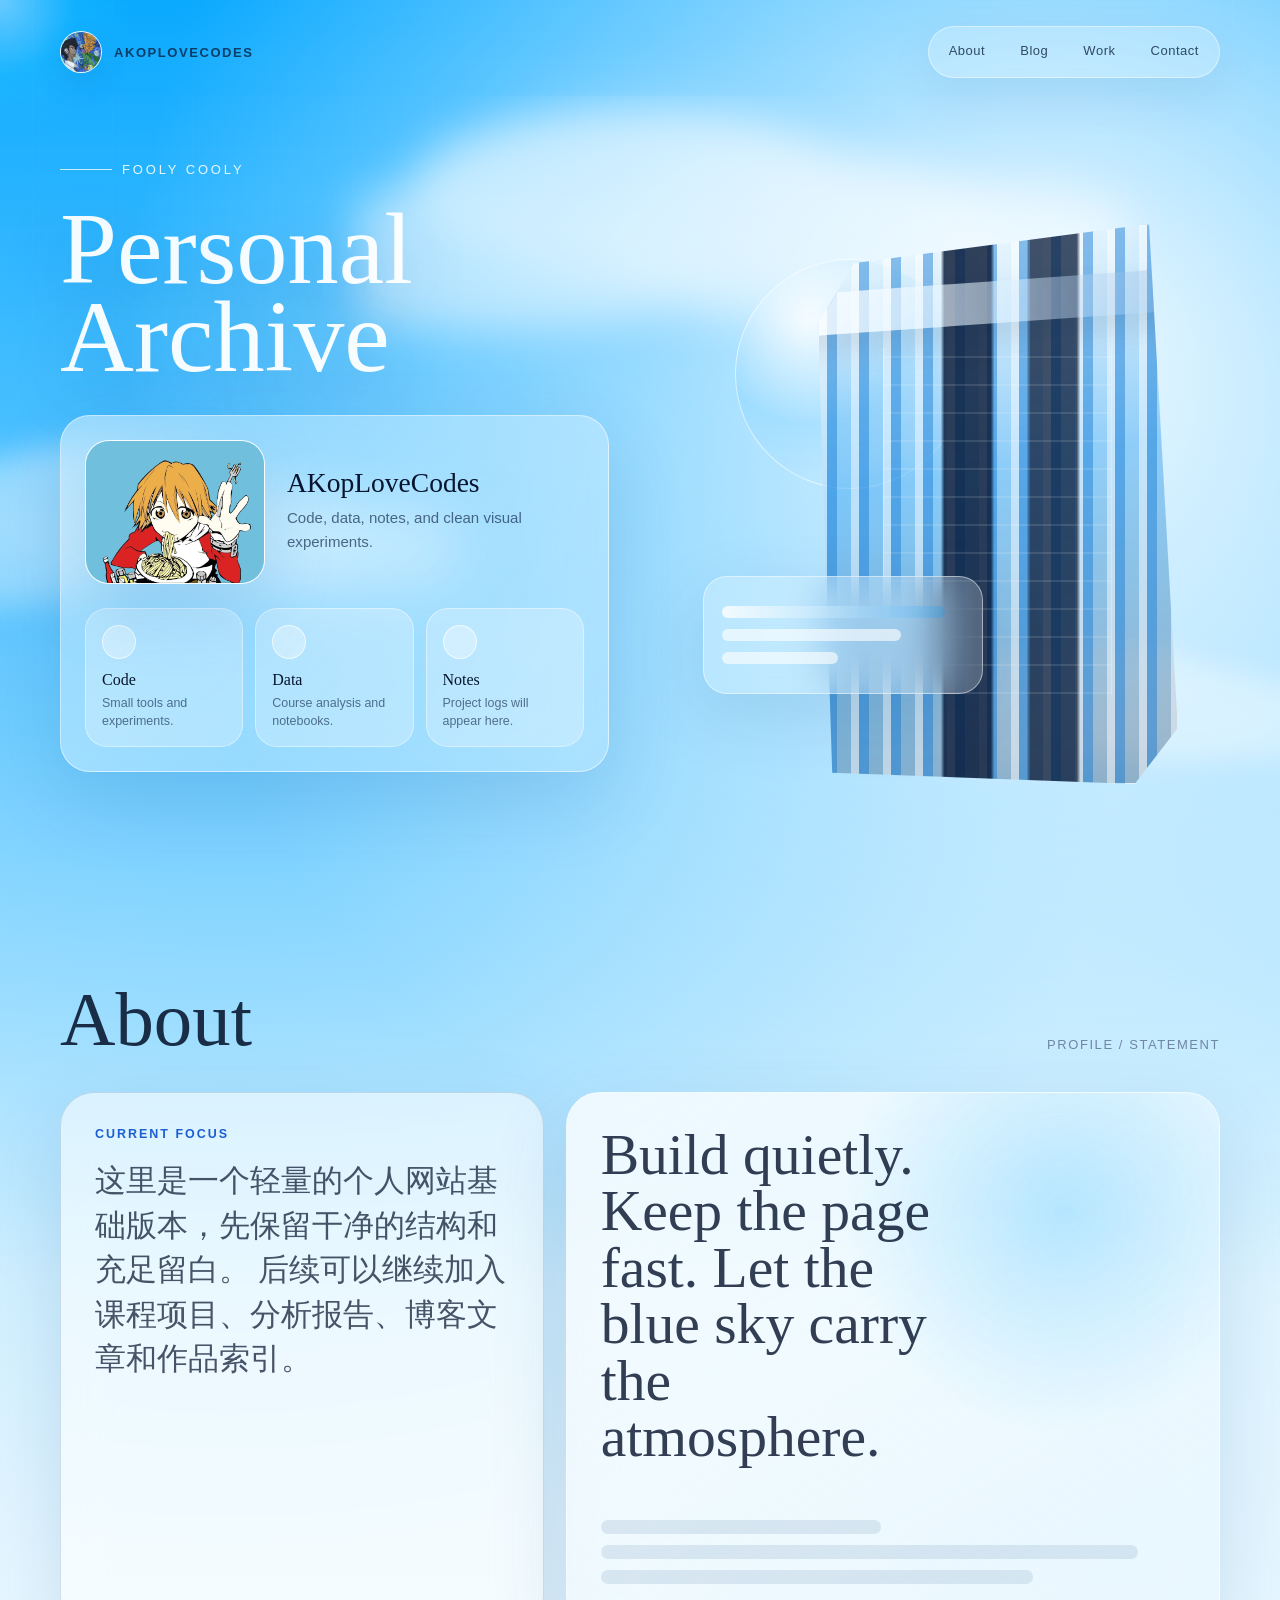
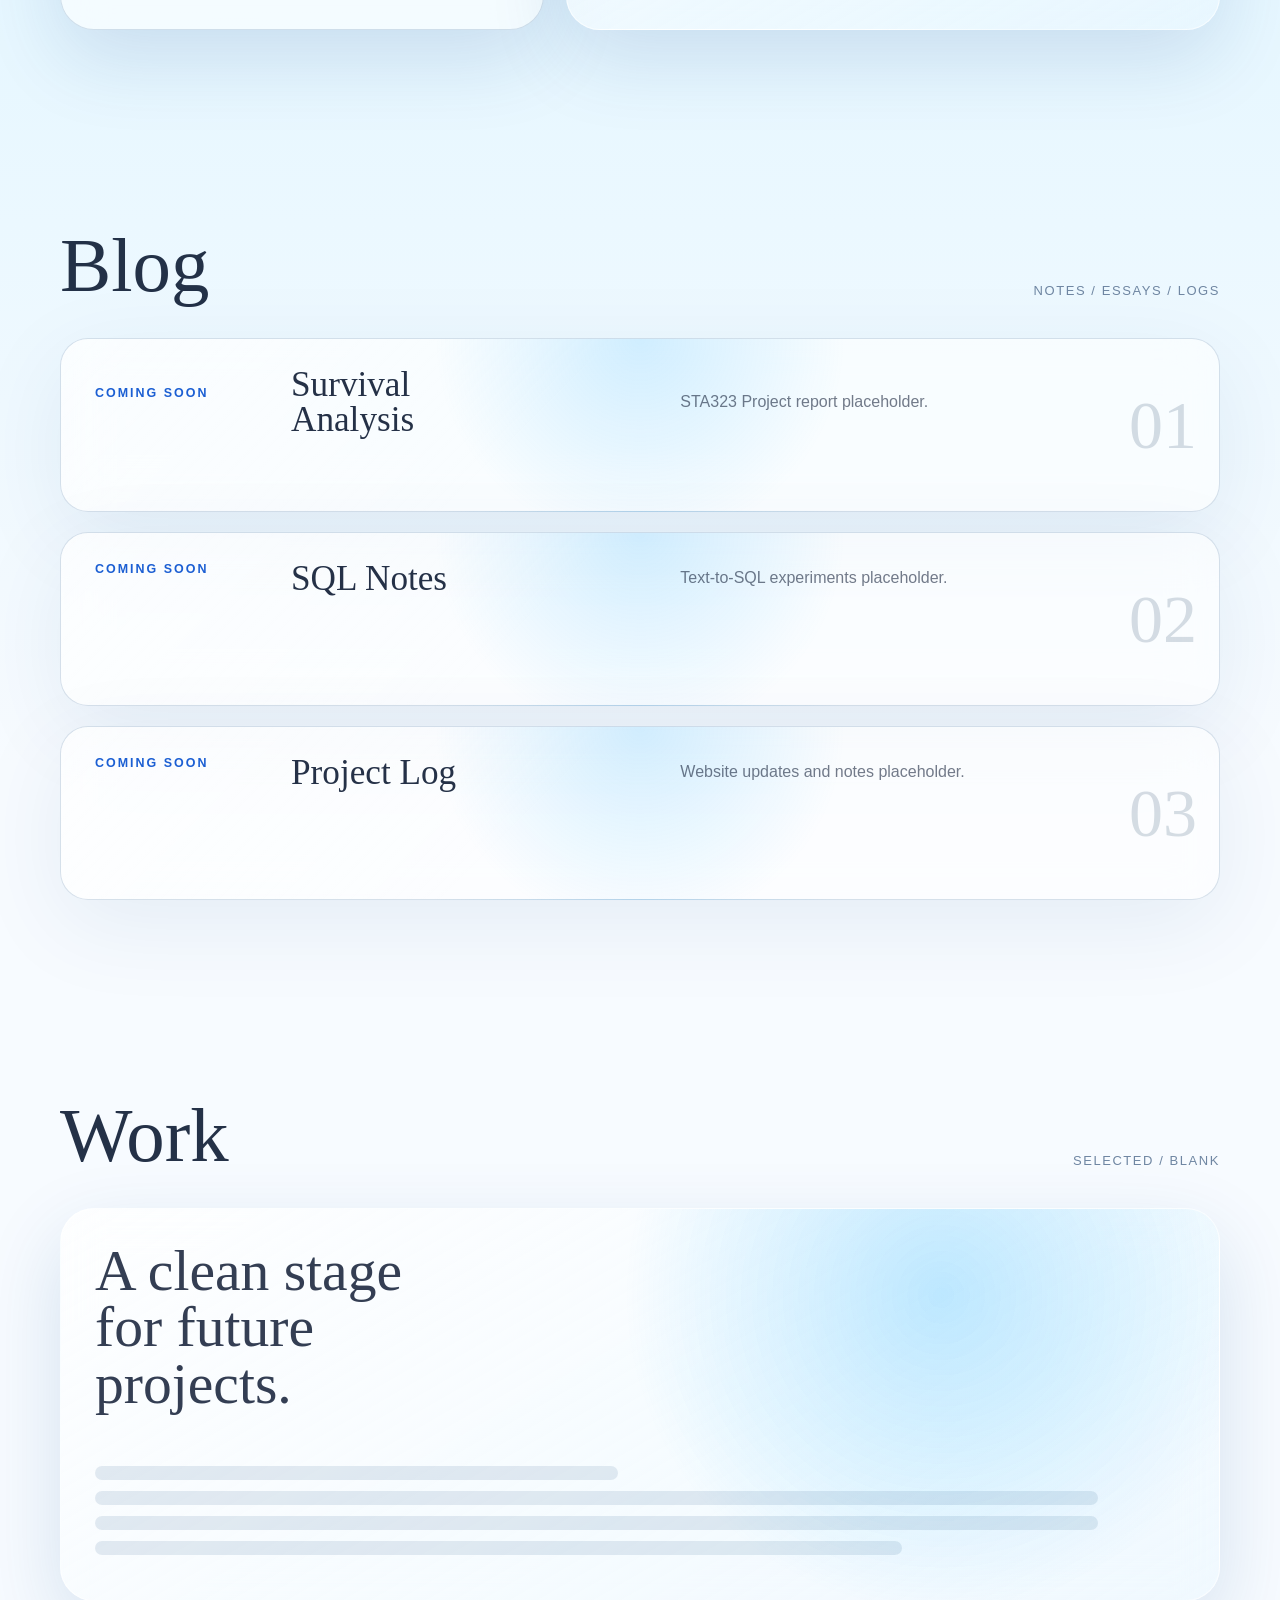
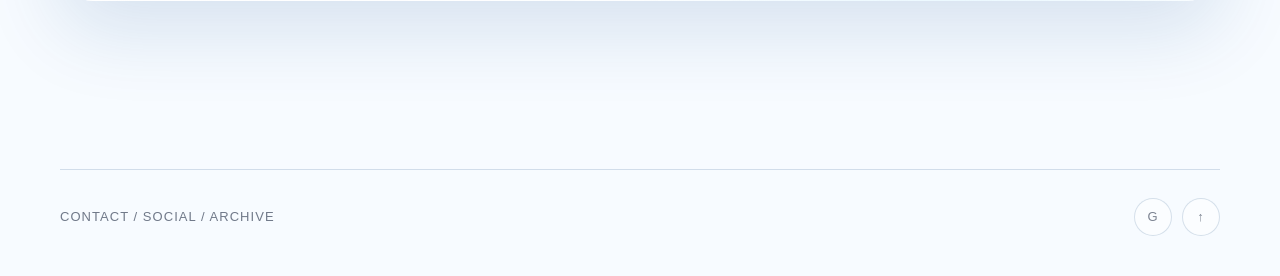
==== index.html @ aa2c139c "Add initial HTML structure for personal homepage and preview page - Created index.html with a minima" ====
<!doctype html>
<html lang="zh-CN">
  <head>
    <meta charset="utf-8">
    <meta name="viewport" content="width=device-width, initial-scale=1">
    <meta
      name="description"
      content="AKopLoveCodes 的个人主页，采用蓝白极简艺术风格。"
    >
    <title>AKopLoveCodes | Personal Archive</title>
    <link rel="stylesheet" href="assets/style.css">
    <script src="assets/site.js" defer></script>
  </head>
  <body>
    <div class="progress" id="progress" aria-hidden="true"></div>
    <div class="cursor-glow" id="cursorGlow" aria-hidden="true"></div>

    <div class="clouds" aria-hidden="true">
      <div class="cloud one"></div>
      <div class="cloud two"></div>
      <div class="cloud three"></div>
    </div>

    <main class="page">
      <header>
        <a class="brand" href="#top" aria-label="回到顶部">
          <span class="brand-mark">
            <img src="assets/b_b658af237c9e11df5699fde3596eac5c.jpg" alt="">
          </span>
          <span>AKopLoveCodes</span>
        </a>
        <nav aria-label="主导航">
          <a href="#about">About</a>
          <a href="#blog">Blog</a>
          <a href="#work">Work</a>
          <a href="#contact">Contact</a>
        </nav>
      </header>

      <section class="hero" id="top">
        <div class="hero-copy reveal">
          <div class="eyebrow">Fooly Cooly</div>
          <h1>Personal<br>Archive</h1>
          <div class="intro-panel">
            <div class="intro-head">
              <div class="avatar">
                <img src="assets/Rv8SZvk-flcl-wallpapers.jpg" alt="Fooly Cooly avatar">
              </div>
              <div>
                <p class="profile-name">AKopLoveCodes</p>
                <p class="profile-role">Code, data, notes, and clean visual experiments.</p>
              </div>
            </div>
            <div class="intro-grid" aria-label="个人主页重点">
              <div class="mini">
                <span></span>
                <strong>Code</strong>
                <p>Small tools and experiments.</p>
              </div>
              <div class="mini">
                <span></span>
                <strong>Data</strong>
                <p>Course analysis and notebooks.</p>
              </div>
              <div class="mini">
                <span></span>
                <strong>Notes</strong>
                <p>Project logs will appear here.</p>
              </div>
            </div>
          </div>
        </div>

        <div class="visual reveal" aria-hidden="true">
          <div class="orb"></div>
          <div class="tower"></div>
          <div class="caption">
            <div class="line blue long"></div>
            <div class="line mid"></div>
            <div class="line short"></div>
          </div>
        </div>
      </section>

      <section id="about" class="reveal">
        <div class="section-title">
          <h2>About</h2>
          <p>profile / statement</p>
        </div>
        <div class="about-wrap">
          <div class="large-panel">
            <p class="kicker">Current Focus</p>
            <p class="panel-copy">
              这里是一个轻量的个人网站基础版本，先保留干净的结构和充足留白。
              后续可以继续加入课程项目、分析报告、博客文章和作品索引。
            </p>
          </div>
          <div class="statement">
            <p class="statement-text">
              Build quietly. Keep the page fast. Let the blue sky carry the atmosphere.
            </p>
            <div class="line blue short"></div>
            <div class="line long"></div>
            <div class="line mid"></div>
          </div>
        </div>
      </section>

      <section id="blog" class="reveal">
        <div class="section-title">
          <h2>Blog</h2>
          <p>notes / essays / logs</p>
        </div>
        <div class="blog-grid">
          <article class="card">
            <div class="card-inner">
              <p class="card-label">Coming soon</p>
              <h3>Survival Analysis</h3>
              <p>STA323 Project report placeholder.</p>
            </div>
            <div class="card-index">01</div>
          </article>
          <article class="card">
            <div class="card-inner">
              <p class="card-label">Coming soon</p>
              <h3>SQL Notes</h3>
              <p>Text-to-SQL experiments placeholder.</p>
            </div>
            <div class="card-index">02</div>
          </article>
          <article class="card">
            <div class="card-inner">
              <p class="card-label">Coming soon</p>
              <h3>Project Log</h3>
              <p>Website updates and notes placeholder.</p>
            </div>
            <div class="card-index">03</div>
          </article>
        </div>
      </section>

      <section id="work" class="reveal">
        <div class="section-title">
          <h2>Work</h2>
          <p>selected / blank</p>
        </div>
        <div class="statement work-panel">
          <p class="statement-text">A clean stage for future projects.</p>
          <div class="line blue short"></div>
          <div class="line long"></div>
          <div class="line long"></div>
          <div class="line mid"></div>
        </div>
      </section>

      <footer id="contact">
        <div class="footer-panel reveal">
          <span>Contact / Social / Archive</span>
          <div class="social" aria-label="社交链接">
            <a href="https://github.com/AKopLoveCodes" aria-label="GitHub">G</a>
            <a href="#top" aria-label="Back to top">↑</a>
          </div>
        </div>
      </footer>
    </main>
  </body>
</html>
---- assets/style.css ----
:root {
  --bg: #f7fbff;
  --ink: #0b1d3a;
  --muted: #6f86a2;
  --blue: #07a8ff;
  --blue-2: #1c5fd3;
  --deep: #07142d;
  --line: rgba(17, 72, 126, 0.16);
  --glass: rgba(255, 255, 255, 0.58);
  --shadow: 0 28px 80px rgba(16, 74, 145, 0.14);
  --radius: 30px;
}

* {
  box-sizing: border-box;
}

html {
  scroll-behavior: smooth;
}

body {
  min-height: 100vh;
  margin: 0;
  overflow-x: hidden;
  color: var(--ink);
  font-family: "Avenir Next", "Trebuchet MS", "Noto Sans SC", sans-serif;
  letter-spacing: 0;
  background:
    radial-gradient(circle at 18% 20%, rgba(16, 171, 255, 0.22), transparent 30%),
    radial-gradient(circle at 82% 10%, rgba(255, 255, 255, 0.92), transparent 28%),
    linear-gradient(180deg, #0aa9ff 0%, #dff5ff 37%, #f7fbff 68%);
}

body::before {
  position: fixed;
  inset: -10%;
  z-index: 0;
  pointer-events: none;
  content: "";
  background-image:
    linear-gradient(rgba(255, 255, 255, 0.12) 1px, transparent 1px),
    linear-gradient(90deg, rgba(255, 255, 255, 0.12) 1px, transparent 1px);
  background-size: 80px 80px;
  mask-image: linear-gradient(to bottom, rgba(0, 0, 0, 0.25), transparent 70%);
}

a {
  color: inherit;
  text-decoration: none;
}

.progress {
  position: fixed;
  inset: 0 auto auto 0;
  z-index: 50;
  width: 0%;
  height: 2px;
  background: linear-gradient(90deg, rgba(255, 255, 255, 0.95), var(--blue), rgba(255, 255, 255, 0.55));
  box-shadow: 0 0 24px rgba(9, 166, 255, 0.65);
}

.cursor-glow {
  position: fixed;
  z-index: 3;
  width: 280px;
  height: 280px;
  pointer-events: none;
  border-radius: 50%;
  opacity: 0.75;
  background: radial-gradient(circle, rgba(255, 255, 255, 0.52), rgba(30, 168, 255, 0.16) 38%, transparent 68%);
  filter: blur(3px);
  mix-blend-mode: screen;
  transform: translate(-50%, -50%);
}

.clouds {
  position: fixed;
  inset: 0;
  z-index: 1;
  overflow: hidden;
  pointer-events: none;
}

.cloud {
  position: absolute;
  width: 48vw;
  max-width: 760px;
  aspect-ratio: 2.4 / 1;
  opacity: 0.65;
  background:
    radial-gradient(ellipse at 18% 62%, rgba(255, 255, 255, 0.78) 0 26%, transparent 27%),
    radial-gradient(ellipse at 36% 42%, rgba(255, 255, 255, 0.92) 0 32%, transparent 33%),
    radial-gradient(ellipse at 56% 55%, rgba(255, 255, 255, 0.86) 0 34%, transparent 35%),
    radial-gradient(ellipse at 78% 60%, rgba(255, 255, 255, 0.76) 0 25%, transparent 26%);
  filter: blur(18px);
  animation: float-cloud 34s ease-in-out infinite alternate;
}

.cloud.one {
  top: 10vh;
  left: 34vw;
  transform: scale(1.25);
}

.cloud.two {
  top: 44vh;
  left: -10vw;
  opacity: 0.46;
  transform: scale(0.9);
  animation-duration: 42s;
}

.cloud.three {
  top: 64vh;
  right: -14vw;
  opacity: 0.38;
  transform: scale(0.72);
  animation-duration: 38s;
}

@keyframes float-cloud {
  from {
    translate: -2vw 0;
  }

  to {
    translate: 4vw -2vh;
  }
}

.page {
  position: relative;
  z-index: 2;
  width: min(1160px, calc(100% - 42px));
  margin: 0 auto;
}

header {
  position: sticky;
  top: 0;
  z-index: 20;
  display: flex;
  align-items: center;
  justify-content: space-between;
  padding: 26px 0 18px;
  backdrop-filter: blur(16px);
}

.brand {
  display: flex;
  gap: 12px;
  align-items: center;
  color: rgba(8, 30, 61, 0.78);
  font-size: 13px;
  font-weight: 700;
  letter-spacing: 0.12em;
  text-transform: uppercase;
}

.brand-mark {
  width: 42px;
  height: 42px;
  overflow: hidden;
  border: 1px solid rgba(255, 255, 255, 0.82);
  border-radius: 50%;
  background: rgba(255, 255, 255, 0.46);
  box-shadow: 0 12px 28px rgba(3, 90, 161, 0.15);
}

.brand-mark img {
  display: block;
  width: 100%;
  height: 100%;
  object-fit: cover;
  object-position: center;
}

nav {
  display: flex;
  gap: 7px;
  align-items: center;
  padding: 6px;
  border: 1px solid rgba(255, 255, 255, 0.45);
  border-radius: 999px;
  background: rgba(255, 255, 255, 0.24);
  box-shadow: 0 18px 48px rgba(9, 67, 130, 0.08);
}

nav a {
  min-height: 38px;
  padding: 10px 14px;
  border-radius: 999px;
  color: rgba(10, 29, 58, 0.78);
  font-size: 13px;
  letter-spacing: 0.04em;
  transition: background 0.25s ease, color 0.25s ease, transform 0.25s ease;
}

nav a:hover {
  color: var(--deep);
  background: rgba(255, 255, 255, 0.62);
  transform: translateY(-1px);
}

.hero {
  display: grid;
  grid-template-columns: 1.02fr 0.98fr;
  gap: min(8vw, 84px);
  align-items: center;
  min-height: 78vh;
  padding: 48px 0 96px;
}

.hero-copy {
  position: relative;
}

.eyebrow {
  display: inline-flex;
  gap: 10px;
  align-items: center;
  margin-bottom: 28px;
  color: rgba(255, 255, 255, 0.88);
  font-size: 13px;
  letter-spacing: 0.22em;
  text-transform: uppercase;
}

.eyebrow::before {
  width: 52px;
  height: 1px;
  content: "";
  background: rgba(255, 255, 255, 0.76);
}

h1 {
  margin: 0;
  color: rgba(255, 255, 255, 0.95);
  font-family: Georgia, "Times New Roman", serif;
  font-size: clamp(56px, 8vw, 118px);
  font-weight: 400;
  letter-spacing: 0;
  line-height: 0.86;
  text-shadow: 0 22px 65px rgba(5, 65, 132, 0.28);
}

.intro-panel {
  max-width: 560px;
  margin-top: 34px;
  padding: 24px;
  border: 1px solid rgba(255, 255, 255, 0.52);
  border-radius: var(--radius);
  background: linear-gradient(135deg, rgba(255, 255, 255, 0.42), rgba(255, 255, 255, 0.18));
  box-shadow: var(--shadow);
  backdrop-filter: blur(24px);
}

.intro-head {
  display: grid;
  grid-template-columns: 180px 1fr;
  gap: 22px;
  align-items: center;
}

.avatar {
  position: relative;
  width: 180px;
  aspect-ratio: 5 / 4;
  overflow: hidden;
  border: 1px solid rgba(255, 255, 255, 0.86);
  border-radius: 24px;
  background: rgba(255, 255, 255, 0.34);
  box-shadow: 0 24px 70px rgba(0, 102, 185, 0.18), inset 0 0 0 1px rgba(255, 255, 255, 0.28);
}

.avatar img {
  display: block;
  width: 100%;
  height: 100%;
  object-fit: contain;
  object-position: center;
}

.profile-name {
  margin: 0 0 8px;
  color: var(--deep);
  font-family: Georgia, "Times New Roman", serif;
  font-size: 1.72rem;
  line-height: 1.05;
}

.profile-role {
  max-width: 34ch;
  margin: 0;
  color: rgba(8, 30, 61, 0.64);
  font-size: 0.94rem;
  line-height: 1.65;
}

.line {
  height: 12px;
  margin: 11px 0;
  overflow: hidden;
  border-radius: 999px;
  background: rgba(255, 255, 255, 0.62);
}

.line.short {
  width: 48%;
}

.line.mid {
  width: 74%;
}

.line.long {
  width: 92%;
}

.line.blue {
  background: linear-gradient(90deg, rgba(255, 255, 255, 0.82), rgba(15, 152, 241, 0.28));
}

.intro-grid {
  display: grid;
  grid-template-columns: repeat(3, 1fr);
  gap: 12px;
  margin-top: 24px;
}

.mini {
  min-height: 112px;
  padding: 16px;
  border: 1px solid rgba(255, 255, 255, 0.42);
  border-radius: 22px;
  background: rgba(255, 255, 255, 0.26);
}

.mini span {
  display: block;
  width: 34px;
  height: 34px;
  margin-bottom: 12px;
  border: 1px solid rgba(255, 255, 255, 0.72);
  border-radius: 50%;
  background: rgba(255, 255, 255, 0.34);
}

.mini strong {
  display: block;
  margin-bottom: 5px;
  color: var(--deep);
  font-family: Georgia, "Times New Roman", serif;
  font-weight: 400;
}

.mini p {
  margin: 0;
  color: rgba(8, 30, 61, 0.6);
  font-size: 0.78rem;
  line-height: 1.45;
}

.visual {
  position: relative;
  display: grid;
  min-height: 640px;
  place-items: center;
}

.tower {
  position: absolute;
  right: 8%;
  bottom: 0;
  width: min(360px, 70vw);
  height: 560px;
  overflow: hidden;
  border: 1px solid rgba(255, 255, 255, 0.42);
  border-radius: 34px 34px 18px 18px;
  background:
    linear-gradient(90deg, transparent 34%, rgba(6, 23, 54, 0.82) 35% 48%, transparent 49%),
    linear-gradient(90deg, transparent 58%, rgba(6, 23, 54, 0.74) 59% 72%, transparent 73%),
    repeating-linear-gradient(90deg, rgba(255, 255, 255, 0.48) 0 8px, rgba(25, 125, 213, 0.48) 8px 18px, transparent 18px 32px),
    linear-gradient(170deg, rgba(255, 255, 255, 0.56), rgba(18, 145, 238, 0.38) 44%, rgba(8, 23, 54, 0.28));
  box-shadow: 0 50px 90px rgba(3, 44, 88, 0.24);
  clip-path: polygon(10% 7%, 92% 0, 100% 90%, 88% 100%, 4% 98%, 0 18%);
}

.tower::before {
  position: absolute;
  top: 10%;
  left: -12%;
  width: 124%;
  height: 42px;
  content: "";
  border-radius: 999px;
  background: linear-gradient(90deg, rgba(255, 255, 255, 0.88), rgba(221, 240, 255, 0.52), rgba(13, 80, 163, 0.18));
  box-shadow: 0 16px 28px rgba(3, 42, 85, 0.12);
  transform: rotate(-4deg);
}

.tower::after {
  position: absolute;
  inset: 22% 18% auto;
  height: 62%;
  content: "";
  border-right: 1px solid rgba(255, 255, 255, 0.28);
  border-left: 1px solid rgba(255, 255, 255, 0.46);
  opacity: 0.72;
  background: repeating-linear-gradient(0deg, rgba(255, 255, 255, 0.16) 0 2px, transparent 2px 28px);
}

.orb {
  position: absolute;
  top: 18%;
  left: 8%;
  width: 230px;
  height: 230px;
  border: 1px solid rgba(255, 255, 255, 0.6);
  border-radius: 50%;
  background: radial-gradient(circle at 32% 27%, rgba(255, 255, 255, 0.8), rgba(53, 183, 255, 0.12) 45%, transparent 68%);
  filter: blur(0.2px);
  animation: orb 10s ease-in-out infinite alternate;
}

@keyframes orb {
  from {
    transform: translate3d(0, 0, 0) scale(1);
  }

  to {
    transform: translate3d(18px, -24px, 0) scale(1.04);
  }
}

.caption {
  position: absolute;
  bottom: 90px;
  left: 2%;
  width: 280px;
  padding: 18px;
  border: 1px solid rgba(255, 255, 255, 0.48);
  border-radius: 24px;
  background: rgba(255, 255, 255, 0.22);
  box-shadow: 0 22px 70px rgba(5, 64, 132, 0.12);
  backdrop-filter: blur(22px);
}

section {
  padding: 96px 0;
}

.section-title {
  display: flex;
  gap: 22px;
  align-items: end;
  justify-content: space-between;
  margin-bottom: 28px;
}

h2 {
  margin: 0;
  color: rgba(7, 20, 45, 0.88);
  font-family: Georgia, "Times New Roman", serif;
  font-size: clamp(42px, 6vw, 82px);
  font-weight: 400;
  letter-spacing: 0;
}

.section-title p {
  margin: 0 0 12px;
  color: var(--muted);
  font-size: 13px;
  letter-spacing: 0.12em;
  text-transform: uppercase;
}

.about-wrap {
  display: grid;
  grid-template-columns: 0.85fr 1.15fr;
  gap: 22px;
}

.large-panel,
.statement {
  min-height: 360px;
  padding: 34px;
  border: 1px solid var(--line);
  border-radius: 34px;
  box-shadow: var(--shadow);
  backdrop-filter: blur(22px);
}

.large-panel {
  background: rgba(255, 255, 255, 0.56);
}

.statement {
  border-color: rgba(255, 255, 255, 0.62);
  background:
    radial-gradient(circle at 76% 22%, rgba(5, 168, 255, 0.24), transparent 34%),
    linear-gradient(150deg, rgba(255, 255, 255, 0.78), rgba(234, 247, 255, 0.52));
}

.kicker,
.card-label {
  margin: 0 0 18px;
  color: var(--blue-2);
  font-size: 0.78rem;
  font-weight: 700;
  letter-spacing: 0.16em;
  text-transform: uppercase;
}

.panel-copy {
  max-width: 28ch;
  margin: 0;
  color: rgba(7, 20, 45, 0.72);
  font-family: Georgia, "Noto Serif SC", serif;
  font-size: clamp(1.45rem, 2.4vw, 2.3rem);
  line-height: 1.45;
}

.statement-text {
  max-width: 12ch;
  margin: 0 0 54px;
  color: rgba(7, 20, 45, 0.82);
  font-family: Georgia, "Times New Roman", serif;
  font-size: clamp(2.35rem, 4.5vw, 4.9rem);
  line-height: 0.98;
}

.statement .line {
  height: 14px;
  background: rgba(5, 60, 118, 0.1);
}

.blog-grid {
  display: grid;
  grid-template-columns: minmax(0, 1fr);
  gap: 20px;
}

.card {
  position: relative;
  min-height: 174px;
  overflow: hidden;
  padding: 28px 34px;
  border: 1px solid var(--line);
  border-radius: 28px;
  background:
    radial-gradient(circle at var(--mx, 50%) var(--my, 0%), rgba(47, 178, 255, 0.2), transparent 34%),
    rgba(255, 255, 255, 0.58);
  box-shadow: 0 24px 90px rgba(7, 65, 126, 0.08);
  backdrop-filter: blur(24px);
  transition: transform 0.35s ease, box-shadow 0.35s ease, border-color 0.35s ease;
}

.card:hover {
  border-color: rgba(31, 140, 232, 0.32);
  box-shadow: 0 42px 110px rgba(7, 65, 126, 0.16);
  transform: translateX(10px);
}

.card::before {
  position: absolute;
  inset: 0;
  pointer-events: none;
  content: "";
  background: linear-gradient(135deg, rgba(255, 255, 255, 0.55), transparent 42%);
  opacity: 0.65;
}

.card-inner {
  position: relative;
  z-index: 1;
  display: grid;
  grid-template-columns: 170px minmax(0, 0.72fr) minmax(220px, 1fr);
  gap: 26px;
  align-items: center;
}

.card h3 {
  max-width: 12ch;
  margin: 0;
  color: rgba(7, 20, 45, 0.88);
  font-family: Georgia, "Times New Roman", serif;
  font-size: 2.2rem;
  font-weight: 400;
  line-height: 1;
}

.card p:not(.card-label) {
  max-width: 34ch;
  margin: 0;
  color: rgba(7, 20, 45, 0.56);
  line-height: 1.6;
}

.card-index {
  position: absolute;
  right: 22px;
  top: 50%;
  color: rgba(8, 42, 79, 0.16);
  font-family: Georgia, "Times New Roman", serif;
  font-size: 68px;
  letter-spacing: 0;
  transform: translateY(-50%);
}

.work-panel {
  min-height: 300px;
}

footer {
  padding: 72px 0 40px;
}

.footer-panel {
  display: flex;
  gap: 24px;
  align-items: center;
  justify-content: space-between;
  padding-top: 28px;
  border-top: 1px solid var(--line);
  color: rgba(7, 20, 45, 0.56);
  font-size: 13px;
  letter-spacing: 0.08em;
  text-transform: uppercase;
}

.social {
  display: flex;
  gap: 10px;
}

.social a {
  display: grid;
  width: 38px;
  height: 38px;
  place-items: center;
  border: 1px solid var(--line);
  border-radius: 50%;
  color: rgba(7, 20, 45, 0.52);
  background: rgba(255, 255, 255, 0.46);
  transition: transform 0.25s ease, background 0.25s ease;
}

.social a:hover {
  background: rgba(255, 255, 255, 0.8);
  transform: translateY(-3px);
}

.reveal {
  opacity: 0;
  transform: translateY(26px);
  transition: opacity 0.7s ease, transform 0.7s ease;
}

.reveal.visible {
  opacity: 1;
  transform: translateY(0);
}

@media (prefers-reduced-motion: reduce) {
  html {
    scroll-behavior: auto;
  }

  *,
  *::before,
  *::after {
    animation-duration: 0.01ms !important;
    animation-iteration-count: 1 !important;
    scroll-behavior: auto !important;
    transition-duration: 0.01ms !important;
  }
}

@media (max-width: 880px) {
  .page {
    width: min(100% - 26px, 680px);
  }

  header {
    gap: 16px;
    align-items: flex-start;
  }

  nav {
    max-width: 100%;
    overflow: auto;
  }

  .hero {
    grid-template-columns: 1fr;
    gap: 32px;
    padding-top: 34px;
  }

  .visual {
    min-height: 460px;
  }

  .tower {
    right: 0;
    height: 420px;
  }

  .blog-grid,
  .about-wrap {
    grid-template-columns: 1fr;
  }

  .card-inner {
    grid-template-columns: 1fr;
    gap: 12px;
  }

  .card {
    padding-right: 86px;
  }

  .section-title {
    display: block;
  }

  .intro-grid {
    grid-template-columns: 1fr;
  }

  .cursor-glow {
    display: none;
  }
}

@media (max-width: 560px) {
  header {
    position: relative;
    display: block;
    padding-top: 18px;
  }

  nav {
    justify-content: flex-start;
    margin-top: 16px;
  }

  nav a {
    padding: 10px 12px;
    font-size: 12px;
  }

  .hero {
    min-height: auto;
    padding-bottom: 64px;
  }

  .intro-head {
    grid-template-columns: 1fr;
  }

  .avatar {
    width: min(100%, 240px);
  }

  .visual {
    min-height: 360px;
  }

  .tower {
    width: 76vw;
    height: 330px;
  }

  .caption {
    bottom: 26px;
    width: 230px;
  }

  section {
    padding: 64px 0;
  }

  .large-panel,
  .statement {
    min-height: 0;
    padding: 24px;
  }

  .footer-panel {
    flex-direction: column;
    align-items: flex-start;
  }
}
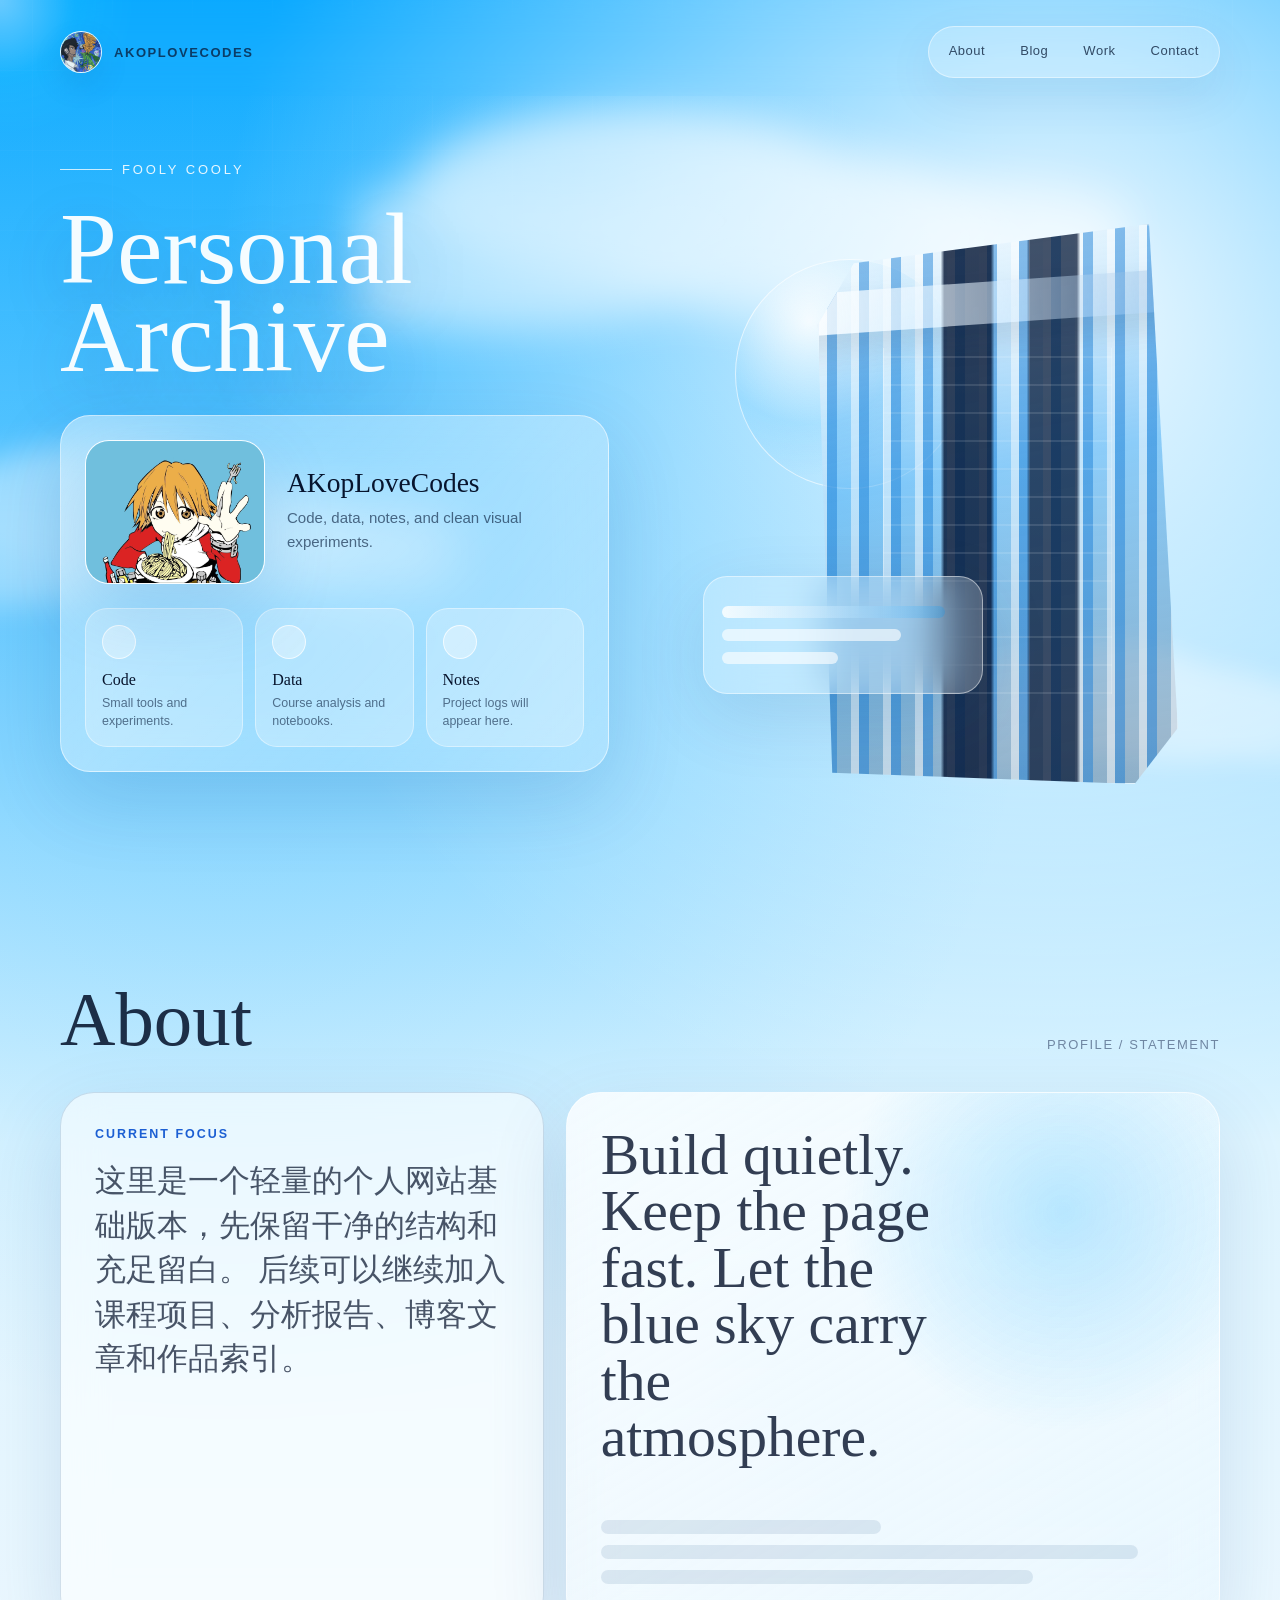
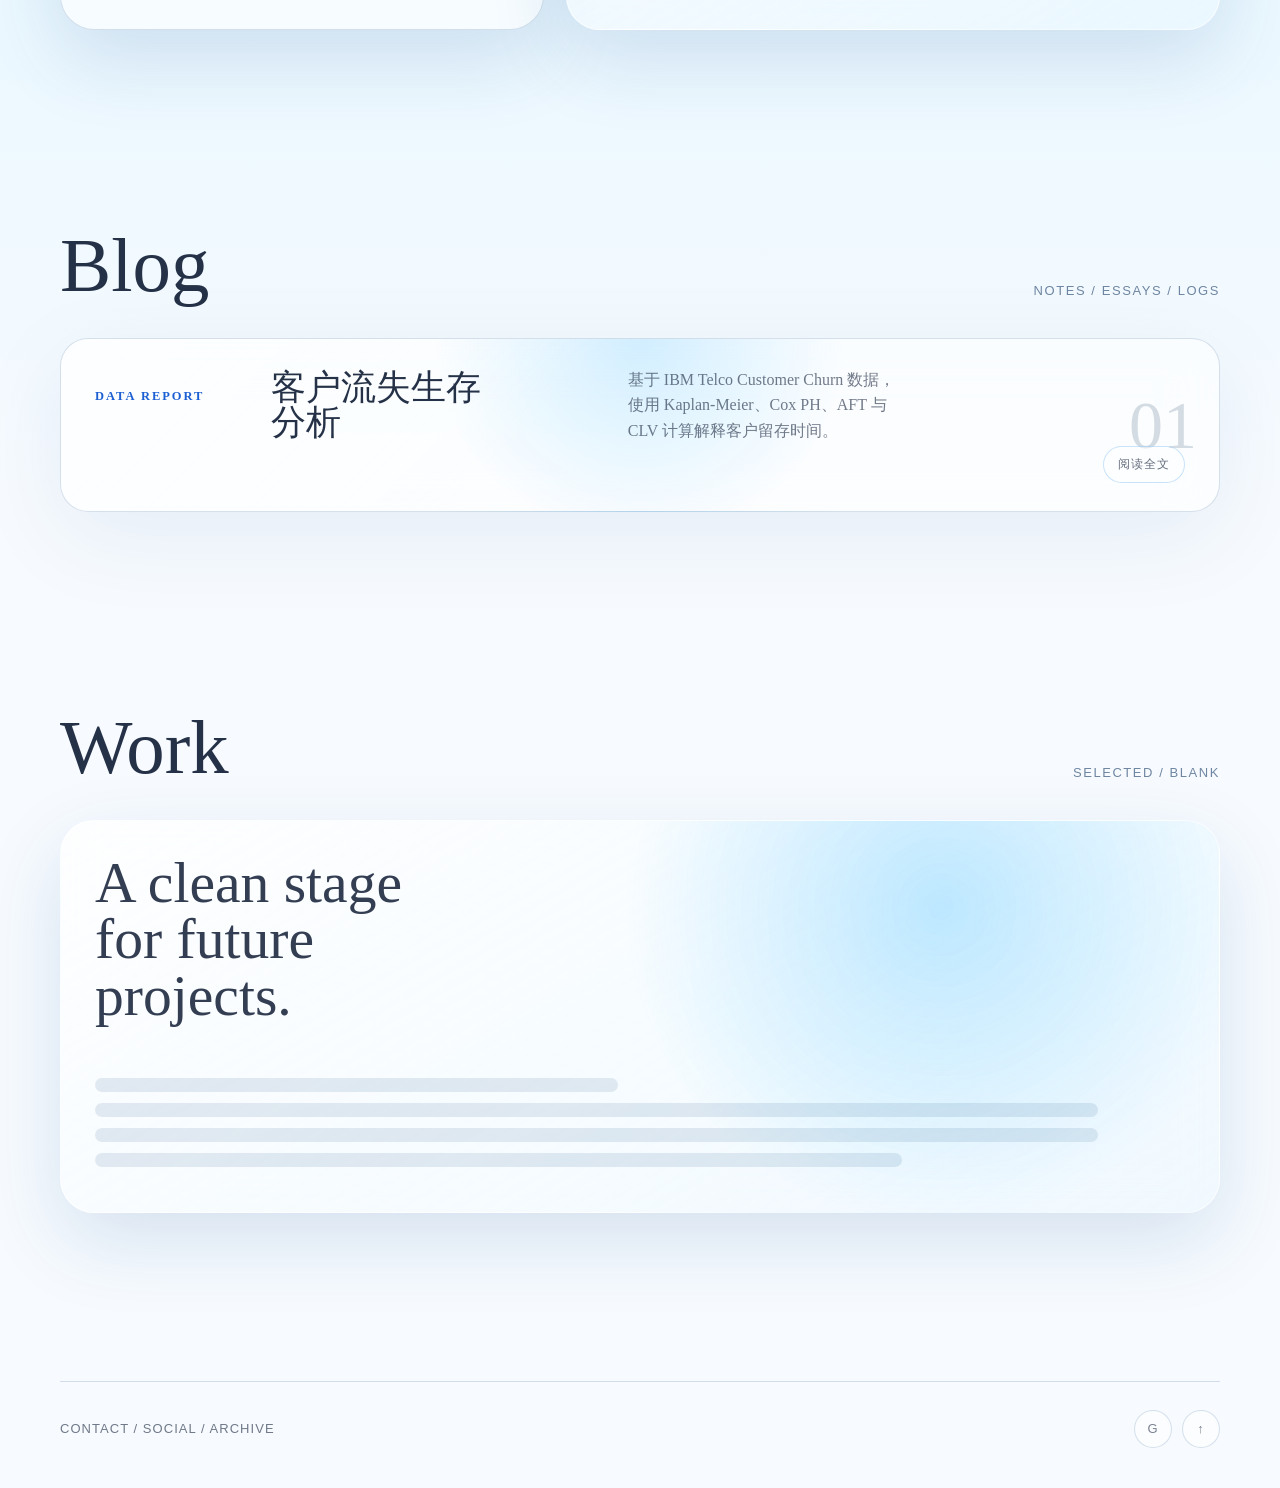
==== commit 94765c52: "Add Telco Customer Churn survival analysis report and validation script - Created a new HTML blog fo" ====
--- a/index.html
+++ b/index.html
@@ -25,7 +25,7 @@
       <header>
         <a class="brand" href="#top" aria-label="回到顶部">
           <span class="brand-mark">
-            <img src="assets/b_b658af237c9e11df5699fde3596eac5c.jpg" alt="">
+            <img src="assets/images/site/brand-avatar.jpg" alt="">
           </span>
           <span>AKopLoveCodes</span>
         </a>
@@ -44,7 +44,7 @@
           <div class="intro-panel">
             <div class="intro-head">
               <div class="avatar">
-                <img src="assets/Rv8SZvk-flcl-wallpapers.jpg" alt="Fooly Cooly avatar">
+                <img src="assets/images/site/hero-avatar.jpg" alt="Fooly Cooly avatar">
               </div>
               <div>
                 <p class="profile-name">AKopLoveCodes</p>
@@ -112,30 +112,15 @@
           <p>notes / essays / logs</p>
         </div>
         <div class="blog-grid">
-          <article class="card">
+          <a class="card blog-card" href="blog/telco-survival-analysis-report.html" aria-label="打开客户流失生存分析报告">
             <div class="card-inner">
-              <p class="card-label">Coming soon</p>
-              <h3>Survival Analysis</h3>
-              <p>STA323 Project report placeholder.</p>
+              <p class="card-label">Data Report</p>
+              <h3>客户流失生存分析</h3>
+              <p>基于 IBM Telco Customer Churn 数据，使用 Kaplan-Meier、Cox PH、AFT 与 CLV 计算解释客户留存时间。</p>
             </div>
             <div class="card-index">01</div>
-          </article>
-          <article class="card">
-            <div class="card-inner">
-              <p class="card-label">Coming soon</p>
-              <h3>SQL Notes</h3>
-              <p>Text-to-SQL experiments placeholder.</p>
-            </div>
-            <div class="card-index">02</div>
-          </article>
-          <article class="card">
-            <div class="card-inner">
-              <p class="card-label">Coming soon</p>
-              <h3>Project Log</h3>
-              <p>Website updates and notes placeholder.</p>
-            </div>
-            <div class="card-index">03</div>
-          </article>
+            <span class="card-cta">阅读全文</span>
+          </a>
         </div>
       </section>
 
--- a/assets/style.css
+++ b/assets/style.css
@@ -9,6 +9,7 @@
   --glass: rgba(255, 255, 255, 0.58);
   --shadow: 0 28px 80px rgba(16, 74, 145, 0.14);
   --radius: 30px;
+  --serif-cn: "STZhongsong", "华文中宋", "Songti SC", "SimSun", serif;
 }
 
 * {
@@ -609,8 +610,280 @@
   transform: translateY(-50%);
 }
 
+.blog-card {
+  display: block;
+}
+
+.blog-card .card-inner {
+  grid-template-columns: 150px minmax(180px, 0.74fr) minmax(260px, 1fr);
+  padding-right: 110px;
+}
+
+.blog-card h3,
+.blog-card p {
+  font-family: var(--serif-cn);
+}
+
+.card-cta {
+  position: absolute;
+  right: 34px;
+  bottom: 28px;
+  z-index: 1;
+  padding: 9px 14px;
+  border: 1px solid rgba(31, 140, 232, 0.24);
+  border-radius: 999px;
+  color: rgba(7, 20, 45, 0.62);
+  font-size: 12px;
+  letter-spacing: 0.08em;
+  text-transform: uppercase;
+  background: rgba(255, 255, 255, 0.42);
+}
+
 .work-panel {
   min-height: 300px;
+}
+
+.article-page {
+  width: min(1080px, calc(100% - 42px));
+}
+
+.article-shell {
+  padding: 38px 0 0;
+}
+
+.article-hero {
+  min-height: 0;
+  padding: 64px 0 60px;
+}
+
+.article-kicker {
+  display: inline-flex;
+  gap: 12px;
+  align-items: center;
+  margin: 0 0 22px;
+  color: rgba(7, 20, 45, 0.58);
+  font-size: 13px;
+  letter-spacing: 0.18em;
+  text-transform: uppercase;
+}
+
+.article-kicker::before {
+  width: 56px;
+  height: 1px;
+  content: "";
+  background: rgba(7, 20, 45, 0.22);
+}
+
+.article-hero h1 {
+  max-width: 780px;
+  color: rgba(7, 20, 45, 0.88);
+  font-family: var(--serif-cn);
+  font-size: 4.8rem;
+  line-height: 1.04;
+  text-shadow: 0 22px 62px rgba(255, 255, 255, 0.46);
+}
+
+.article-lead {
+  max-width: 760px;
+  margin: 28px 0 0;
+  color: rgba(7, 20, 45, 0.74);
+  font-family: var(--serif-cn);
+  font-size: 1.18rem;
+  line-height: 1.9;
+}
+
+.metric-grid {
+  display: grid;
+  grid-template-columns: repeat(4, minmax(0, 1fr));
+  gap: 14px;
+  margin-top: 36px;
+}
+
+.metric {
+  min-height: 118px;
+  padding: 20px;
+  border: 1px solid rgba(255, 255, 255, 0.5);
+  border-radius: 24px;
+  background: rgba(255, 255, 255, 0.48);
+  box-shadow: 0 24px 80px rgba(7, 65, 126, 0.1);
+  backdrop-filter: blur(20px);
+}
+
+.metric span {
+  display: block;
+  margin-bottom: 16px;
+  color: rgba(7, 20, 45, 0.58);
+  font-family: var(--serif-cn);
+  font-size: 0.9rem;
+}
+
+.metric strong {
+  display: block;
+  color: rgba(7, 20, 45, 0.9);
+  font-family: Georgia, "Times New Roman", serif;
+  font-size: 2rem;
+  font-weight: 400;
+  line-height: 1;
+}
+
+.article-body {
+  padding: 42px 52px;
+  border: 1px solid rgba(255, 255, 255, 0.58);
+  border-radius: 34px;
+  color: rgba(7, 20, 45, 0.8);
+  font-family: var(--serif-cn);
+  background:
+    radial-gradient(circle at 84% 0%, rgba(5, 168, 255, 0.14), transparent 28%),
+    linear-gradient(180deg, rgba(255, 255, 255, 0.86), rgba(244, 251, 255, 0.72));
+  box-shadow: var(--shadow);
+  backdrop-filter: blur(24px);
+}
+
+.article-section {
+  padding: 10px 0 54px;
+}
+
+.article-section + .article-section {
+  padding-top: 54px;
+  border-top: 1px solid rgba(17, 72, 126, 0.12);
+}
+
+.article-section:last-child {
+  padding-bottom: 8px;
+}
+
+.article-section h2 {
+  margin: 0 0 22px;
+  color: rgba(7, 20, 45, 0.9);
+  font-family: var(--serif-cn);
+  font-size: 2.15rem;
+  font-weight: 400;
+  line-height: 1.22;
+}
+
+.article-section p {
+  max-width: 72ch;
+  margin: 0 0 18px;
+  font-size: 1.06rem;
+  line-height: 1.95;
+}
+
+.article-section code:not(.article-code code) {
+  padding: 0.12em 0.38em;
+  border: 1px solid rgba(17, 72, 126, 0.12);
+  border-radius: 7px;
+  color: rgba(7, 20, 45, 0.82);
+  font-family: "Cascadia Code", Consolas, monospace;
+  font-size: 0.88em;
+  background: rgba(255, 255, 255, 0.62);
+}
+
+.article-code {
+  margin: 28px 0;
+  padding: 22px;
+  overflow-x: auto;
+  border: 1px solid rgba(7, 20, 45, 0.14);
+  border-radius: 18px;
+  color: #e8f6ff;
+  font-size: 0.92rem;
+  line-height: 1.7;
+  background:
+    linear-gradient(135deg, rgba(7, 20, 45, 0.96), rgba(7, 49, 89, 0.94)),
+    #07142d;
+  box-shadow: 0 20px 60px rgba(7, 20, 45, 0.16);
+}
+
+.article-code code {
+  font-family: "Cascadia Code", Consolas, monospace;
+}
+
+.table-pair {
+  display: grid;
+  grid-template-columns: 1fr;
+  gap: 18px;
+  margin: 28px 0;
+}
+
+.figure-grid {
+  display: grid;
+  grid-template-columns: repeat(2, minmax(0, 1fr));
+  gap: 18px;
+  margin: 28px 0;
+}
+
+.table-wrap {
+  width: 100%;
+  margin: 28px 0;
+  overflow-x: auto;
+  border: 1px solid rgba(17, 72, 126, 0.14);
+  border-radius: 18px;
+  background: rgba(255, 255, 255, 0.72);
+  box-shadow: 0 18px 56px rgba(7, 65, 126, 0.08);
+}
+
+.table-pair .table-wrap,
+.figure-grid .article-figure {
+  margin: 0;
+}
+
+.report-table {
+  width: 100%;
+  min-width: 520px;
+  border-collapse: collapse;
+  font-family: var(--serif-cn);
+}
+
+.compact-table {
+  min-width: 640px;
+}
+
+.report-table caption {
+  padding: 16px 18px 8px;
+  color: rgba(7, 20, 45, 0.74);
+  font-size: 1rem;
+  text-align: left;
+}
+
+.report-table th,
+.report-table td {
+  padding: 12px 18px;
+  border-top: 1px solid rgba(17, 72, 126, 0.1);
+  text-align: left;
+  white-space: nowrap;
+}
+
+.report-table th {
+  color: rgba(7, 20, 45, 0.82);
+  font-weight: 600;
+  background: rgba(221, 242, 255, 0.56);
+}
+
+.report-table td {
+  color: rgba(7, 20, 45, 0.72);
+}
+
+.article-figure {
+  margin: 30px 0;
+  overflow: hidden;
+  border: 1px solid rgba(17, 72, 126, 0.14);
+  border-radius: 22px;
+  background: rgba(255, 255, 255, 0.78);
+  box-shadow: 0 20px 70px rgba(7, 65, 126, 0.1);
+}
+
+.article-figure img {
+  display: block;
+  width: 100%;
+  height: auto;
+  background: #ffffff;
+}
+
+.article-figure figcaption {
+  padding: 14px 18px 18px;
+  color: rgba(7, 20, 45, 0.58);
+  font-family: var(--serif-cn);
+  font-size: 0.95rem;
+  line-height: 1.65;
 }
 
 footer {
@@ -653,8 +926,8 @@
 }
 
 .reveal {
-  opacity: 0;
-  transform: translateY(26px);
+  opacity: 1;
+  transform: translateY(0);
   transition: opacity 0.7s ease, transform 0.7s ease;
 }
 
@@ -718,6 +991,11 @@
     gap: 12px;
   }
 
+  .blog-card .card-inner {
+    grid-template-columns: 1fr;
+    padding-right: 0;
+  }
+
   .card {
     padding-right: 86px;
   }
@@ -732,6 +1010,24 @@
 
   .cursor-glow {
     display: none;
+  }
+
+  .article-page {
+    width: min(100% - 26px, 680px);
+  }
+
+  .article-hero h1 {
+    font-size: 3.6rem;
+  }
+
+  .metric-grid,
+  .table-pair,
+  .figure-grid {
+    grid-template-columns: 1fr;
+  }
+
+  .article-body {
+    padding: 30px;
   }
 }
 
@@ -789,6 +1085,58 @@
     padding: 24px;
   }
 
+  .card-cta {
+    position: relative;
+    right: auto;
+    bottom: auto;
+    display: inline-flex;
+    margin-top: 20px;
+  }
+
+  .article-shell {
+    padding-top: 14px;
+  }
+
+  .article-hero {
+    min-height: 0;
+    padding: 46px 0 40px;
+  }
+
+  .article-hero h1 {
+    font-size: 2.7rem;
+  }
+
+  .article-lead {
+    font-size: 1rem;
+  }
+
+  .metric-grid {
+    gap: 10px;
+  }
+
+  .metric {
+    min-height: 92px;
+    padding: 18px;
+  }
+
+  .article-body {
+    padding: 22px;
+    border-radius: 24px;
+  }
+
+  .article-section h2 {
+    font-size: 1.72rem;
+  }
+
+  .article-section p {
+    font-size: 1rem;
+  }
+
+  .article-code {
+    padding: 18px;
+    font-size: 0.84rem;
+  }
+
   .footer-panel {
     flex-direction: column;
     align-items: flex-start;
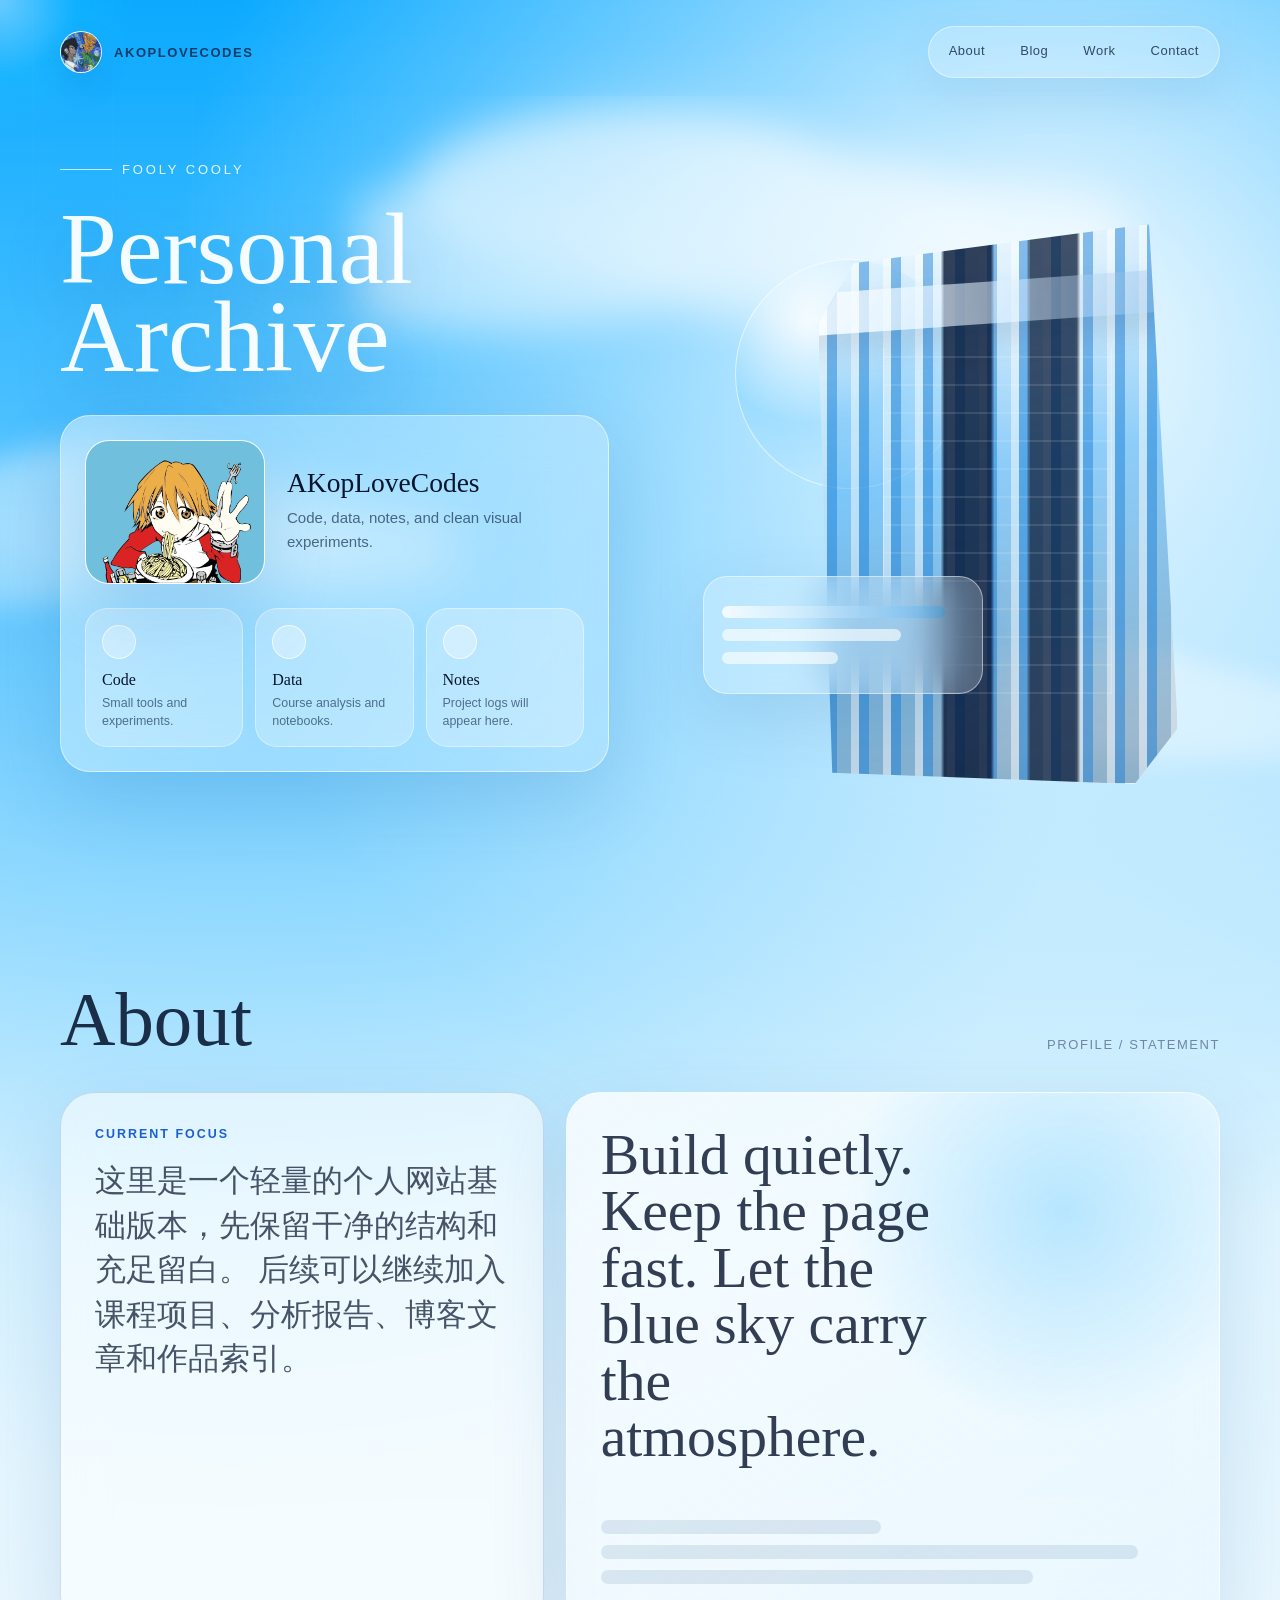
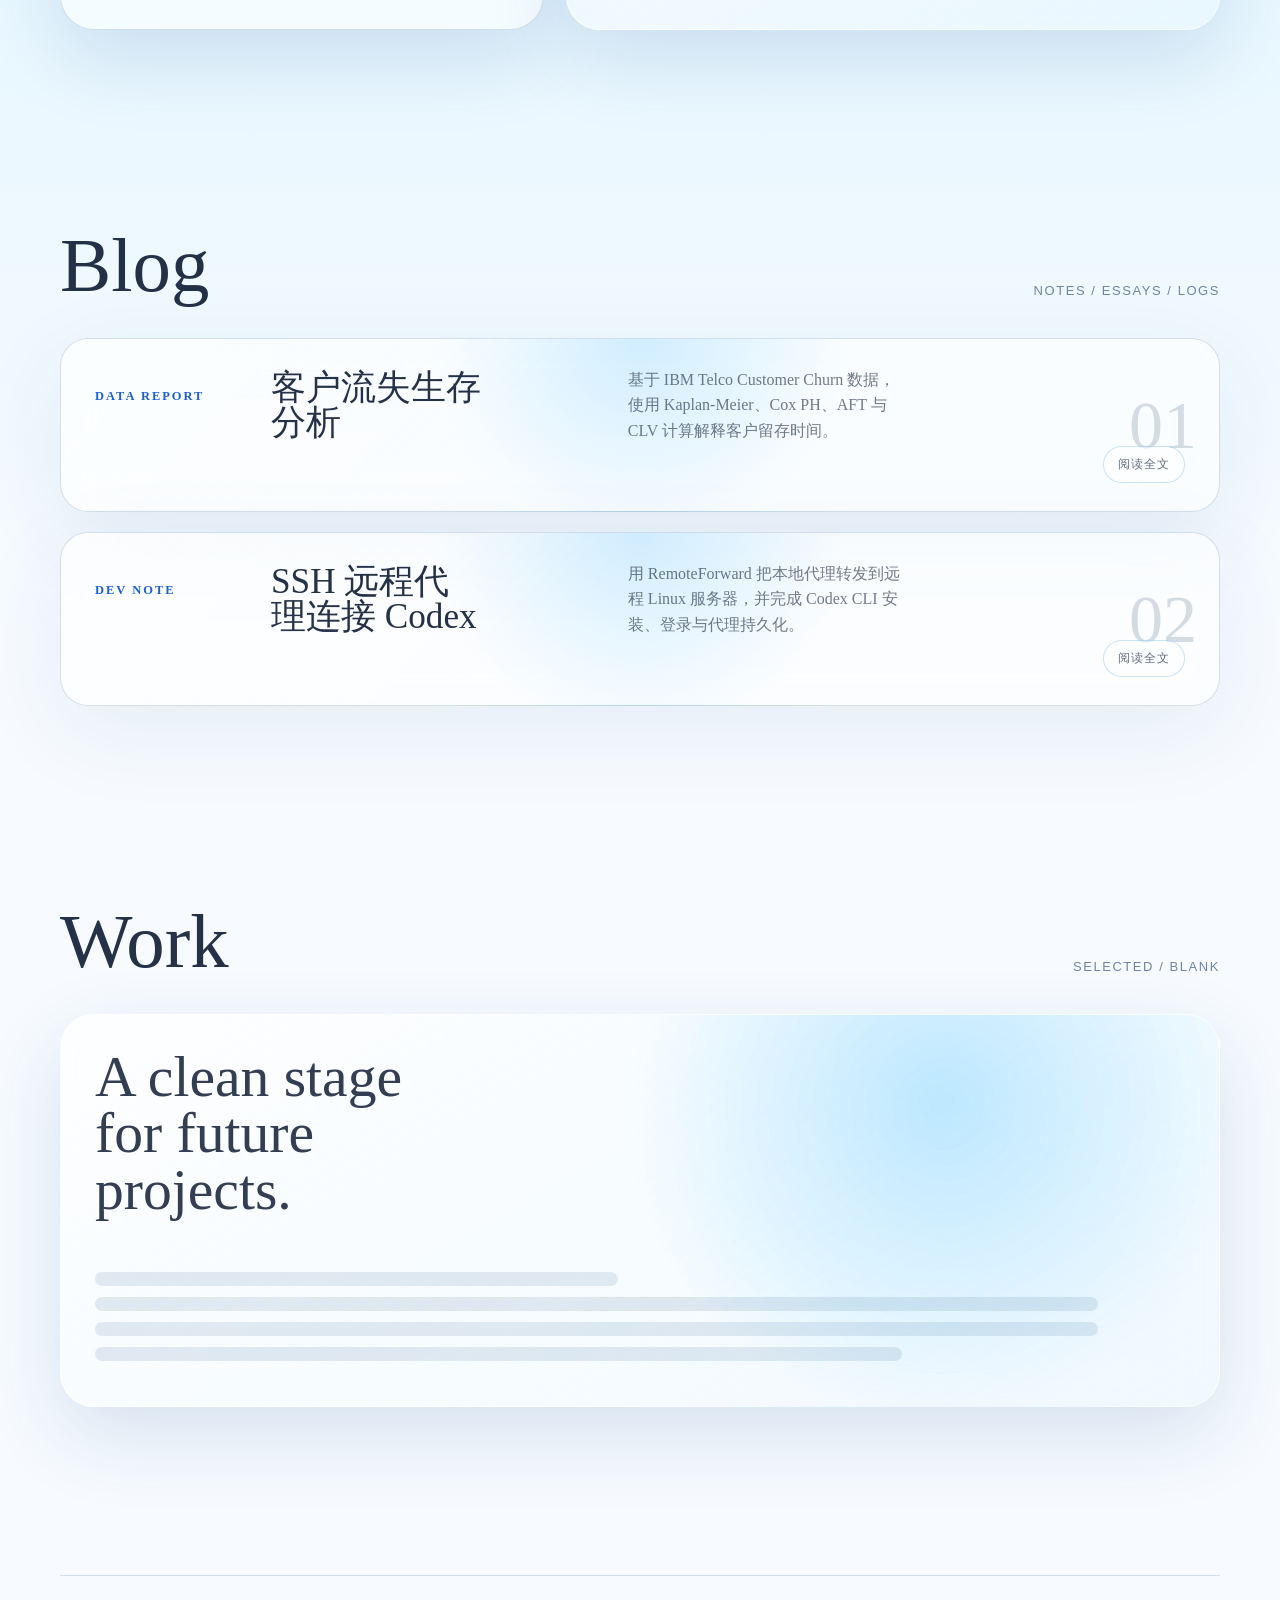
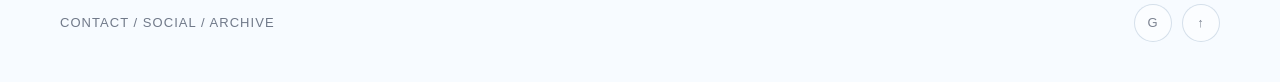
==== commit a7f7330c: "Add Codex SSH proxy tutorial blog" ====
--- a/index.html
+++ b/index.html
@@ -121,6 +121,15 @@
             <div class="card-index">01</div>
             <span class="card-cta">阅读全文</span>
           </a>
+          <a class="card blog-card" href="blog/ssh-remote-proxy-codex.html" aria-label="打开 SSH 远程代理连接 Codex 教程">
+            <div class="card-inner">
+              <p class="card-label">Dev Note</p>
+              <h3>SSH 远程代理连接 Codex</h3>
+              <p>用 RemoteForward 把本地代理转发到远程 Linux 服务器，并完成 Codex CLI 安装、登录与代理持久化。</p>
+            </div>
+            <div class="card-index">02</div>
+            <span class="card-cta">阅读全文</span>
+          </a>
         </div>
       </section>
 
